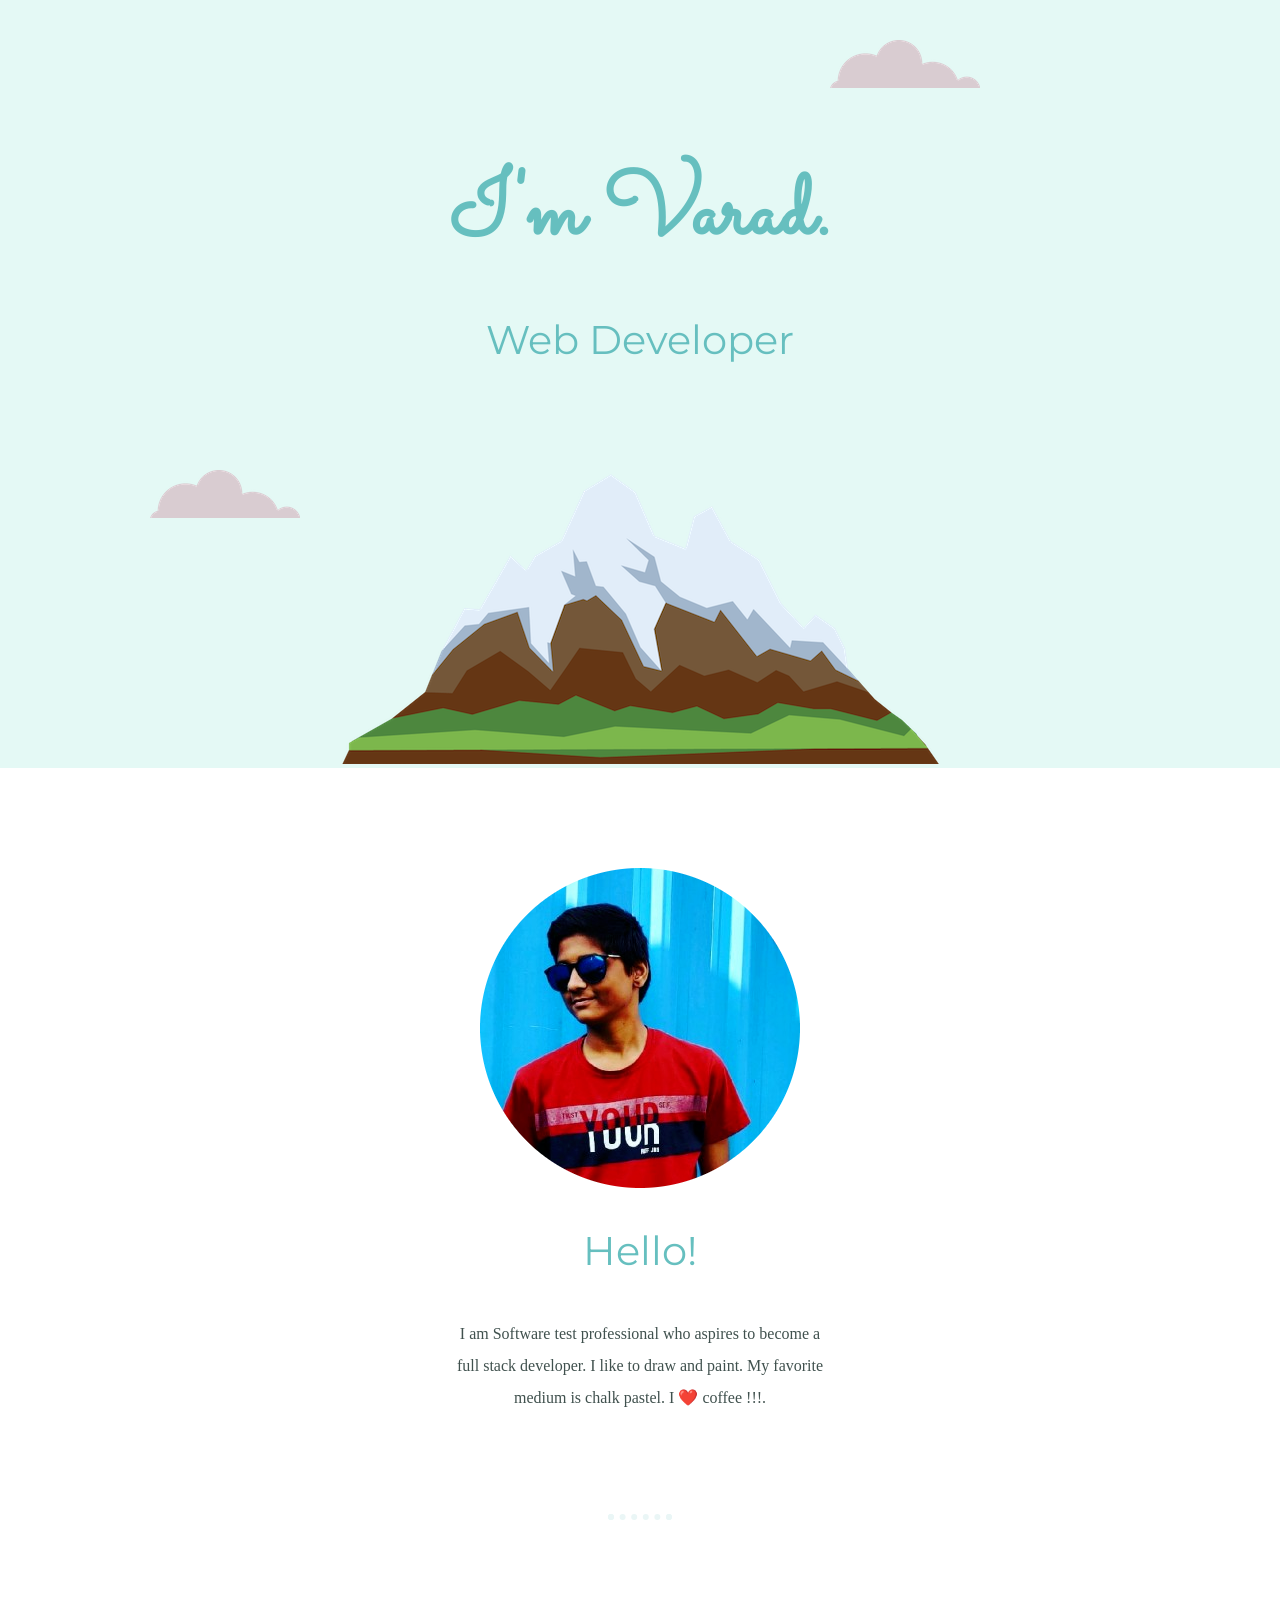
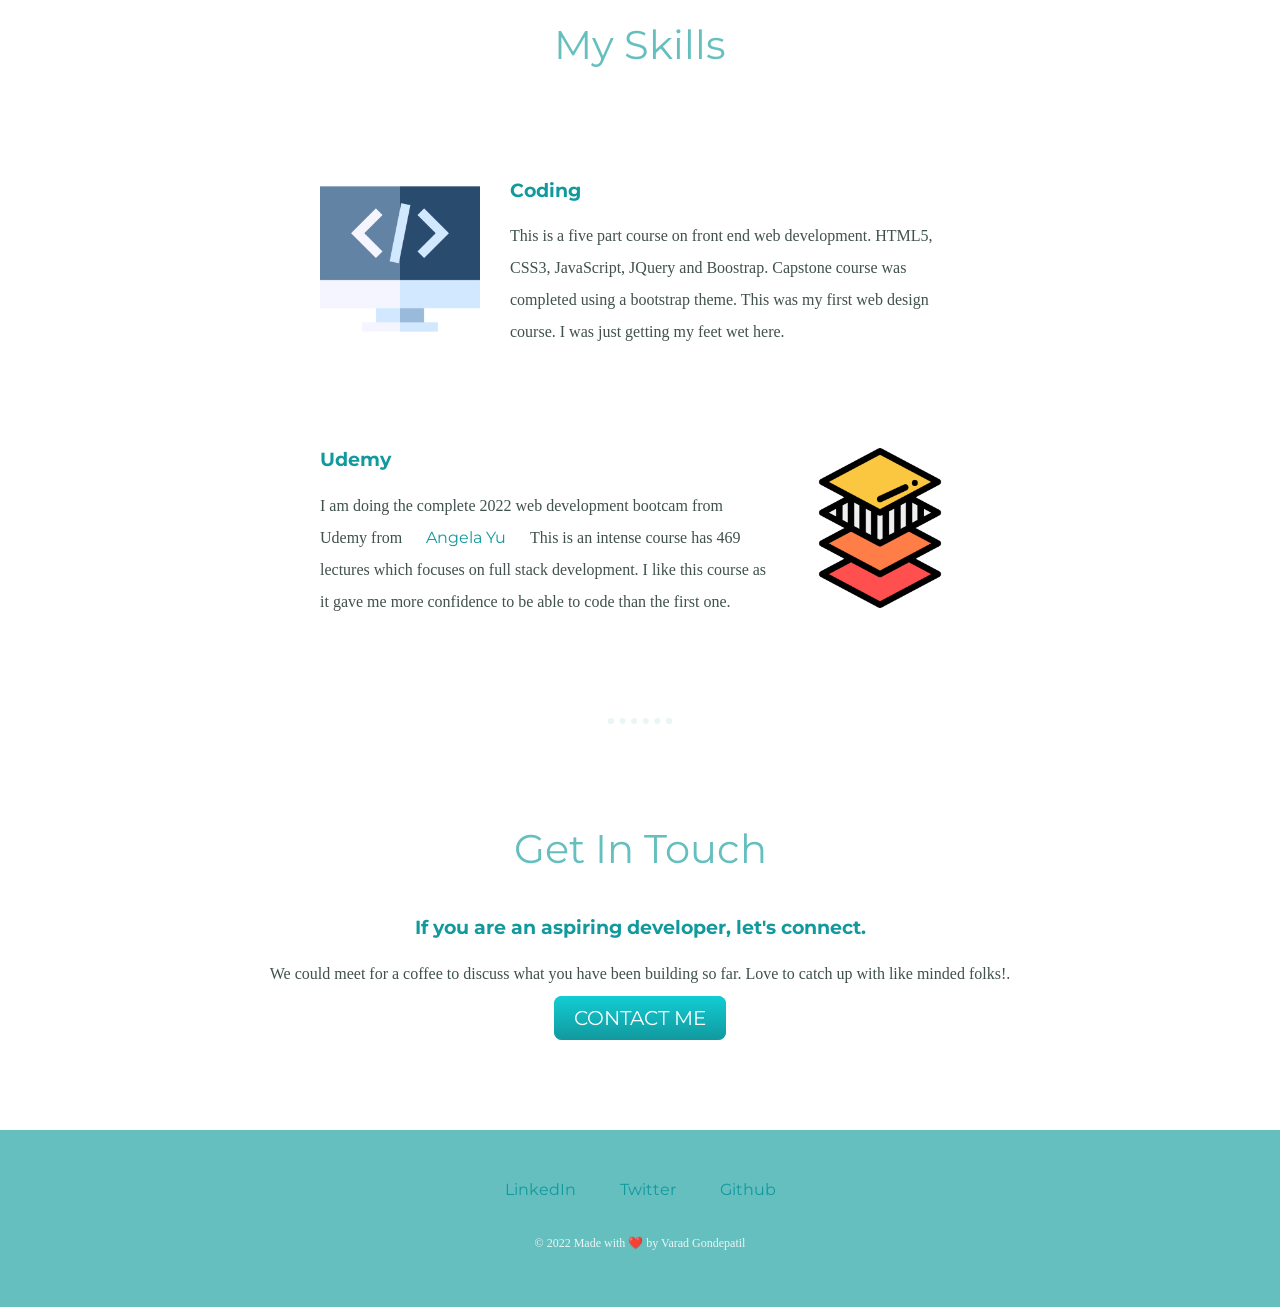
==== index.html @ 067d3ca6 "My portfolio website" ====
<!DOCTYPE html>
<html lang="en">
  <head>
    <meta charset="UTF-8" />
    <meta name="viewport" content="width=device-width, initial-scale=1.0" />
    <title>Varad Gondepatil</title>
    <link rel="stylesheet" href="css/styles.css" />

    <link rel="icon" href="css/favicon.ico" />
    <link href="https://fonts.googleapis.com/css2?family=Merriweather+Sans&family=Montserrat:wght@300&family=Sacramento&display=swap" rel="stylesheet"> 
    <!-- https://www.favicon.cc/  drew the animation and download -->
  </head>
  <body>
    <div class="top-container">
      <img class="top-cloud" src="images/cloud.png" alt="cloud" />
      <h1>I'm Varad.</h1>
      <h2>Web Developer</h2>
      <img class="bottom-cloud" src="images/cloud.png" alt="cloud" />
      <img src="images/mountain.png" alt="mountain" />
    </div>
    <div class="middle-container">
      <div class="profile">
        <img src="images/profile-pic.png" alt="Varad Gondepatil"/>
        <h2>Hello!</h2>
        <p class ="intro">
          I am Software test professional who aspires to become a full stack
          developer. I like to draw and paint. My favorite
          medium is chalk pastel. I ❤️ coffee !!!.
        </p>
      </div>
      <hr />
      <div class="skills">
        <h2>My Skills</h2>
        <div class="skill-row">
          <img class="code-icon" src="images/code.png" alt="code icon" />
          <h3>Coding</h3>
          <p>
            This is a five part course on front end web development. HTML5,
            CSS3, JavaScript, JQuery and Boostrap. Capstone course was completed
            using a bootstrap theme. This was my first web design course. I was
            just getting my feet wet here.
          </p>
        </div>
        <div class="skill-row">
          <img class="web-icon" src="images/layout.png" alt="web stack icon" />
          <h3>Udemy</h3>
          <p>
            I am doing the complete 2022 web development bootcam from Udemy from <a href="https://themuellenator.github.io/">Angela Yu</a>
             This is an intense course has 469 lectures which focuses
            on full stack development. I like this course as it gave me more
            confidence to be able to code than the first one.
          </p>
        </div>
      </div>
      <hr />
      <div class="contact-me">
        <h2>Get In Touch</h2>
        <h3>If you are an aspiring developer, let's connect.</h3>
        <p class="footer-message">
          We could meet for a coffee to discuss what you have been building so
          far. Love to catch up with like minded folks!.
        </p>
        <a class="btn" href="mailto:vgondepatil@gmail.com">CONTACT ME</a>
      </div>
    </div>
      <div class="bottom-container">
        
        <a class="footer-link"  href="https://www.linkedin.com/in/varad-gondepatil/" >LinkedIn</a>
        <a class="footer-link" href="https://twitter.com/VGondepatil">Twitter</a>
        <a class="footer-link" href="https://github.com/vgondepatil">Github</a>
        <p class="copyright">© 2022 Made with ❤️ by Varad Gondepatil</p>
      </div>
  </body>
</html>
---- css/styles.css ----
body {
    color: #40514E;
    font-family: 'Merriweather', serif;
    margin: 0;
    text-align: center;
  }
  
  h1 {
    color: #66BFBF;
    font-size: 5.625rem;
    margin: 50px auto 0 auto;
    font-family: 'Sacramento', cursive;
  }
  
  h2 {
    color: #66BFBF;
    font-family: 'Montserrat', sans-serif;
    font-size: 2.5rem;
    font-weight: normal;
    padding-bottom: 10px;
  }
  
  h3 {
    color: #11999E;
    font-family: 'Montserrat', sans-serif;
  }
  
  p {
    line-height: 2;
  }
  
  hr {
    border: dotted #EAF6F6 6px;
    border-bottom: none;
    width: 4%;
    margin: 100px auto;
  }
  
  a{
    color: #11999E;
    font-family: 'Montserrat', sans-serif;
    margin: 10px 20px;
    text-decoration: none;
  }
  
  a:hover {
    color: #EAF6F6;
  }
  
  .top-container {
    background-color: #E4F9F5;
    position: relative;
    padding-top: 100px;
  }
  
  .middle-container {
    margin: 100px 0;
  }
  .bottom-container .linkedin{
    max-width: 4%;
  }
  
  .bottom-container {
    background-color: #66BFBF;
    padding: 50px 0 20px;
  }
  
  .skill-row {
    width: 50%;
    margin: 100px auto 100px auto;
    text-align: left;
  }
  
  .intro {
    width: 30%;
    margin: auto;
  }
  
  .contact-message {
    width: 40%;
    margin: 40px auto 60px;
  }
  
  .copyright {
    color: #EAF6F6;
    font-size: 0.75rem;
    padding: 20px 0;
  }
  
  .top-cloud {
    position: absolute;
    right: 300px;
    top: 40px;
  }
  
  .bottom-cloud {
    position: absolute;
    left: 150px;
    bottom: 250px;
  }
  
  .code-icon {
    width: 25%;
    float: left;
    margin-right: 30px;
  }
  
  .web-icon {
    width: 25%;
    float: right;
    margin-left: 30px;
  }
  
  .btn {
    background: #11cdd4;
    background-image: -webkit-linear-gradient(top, #11cdd4, #11999e);
    background-image: -moz-linear-gradient(top, #11cdd4, #11999e);
    background-image: -ms-linear-gradient(top, #11cdd4, #11999e);
    background-image: -o-linear-gradient(top, #11cdd4, #11999e);
    background-image: linear-gradient(to bottom, #11cdd4, #11999e);
    -webkit-border-radius: 8;
    -moz-border-radius: 8;
    border-radius: 8px;
    font-family: 'Montserrat', sans-serif;
    color: #ffffff;
    font-size: 20px;
    padding: 10px 20px 10px 20px;
    text-decoration: none;
  }
  
  .btn:hover {
    background: #30e3cb;
    background-image: -webkit-linear-gradient(top, #30e3cb, #2bc4ad);
    background-image: -moz-linear-gradient(top, #30e3cb, #2bc4ad);
    background-image: -ms-linear-gradient(top, #30e3cb, #2bc4ad);
    background-image: -o-linear-gradient(top, #30e3cb, #2bc4ad);
    background-image: linear-gradient(to bottom, #30e3cb, #2bc4ad);
    text-decoration: none;
  }
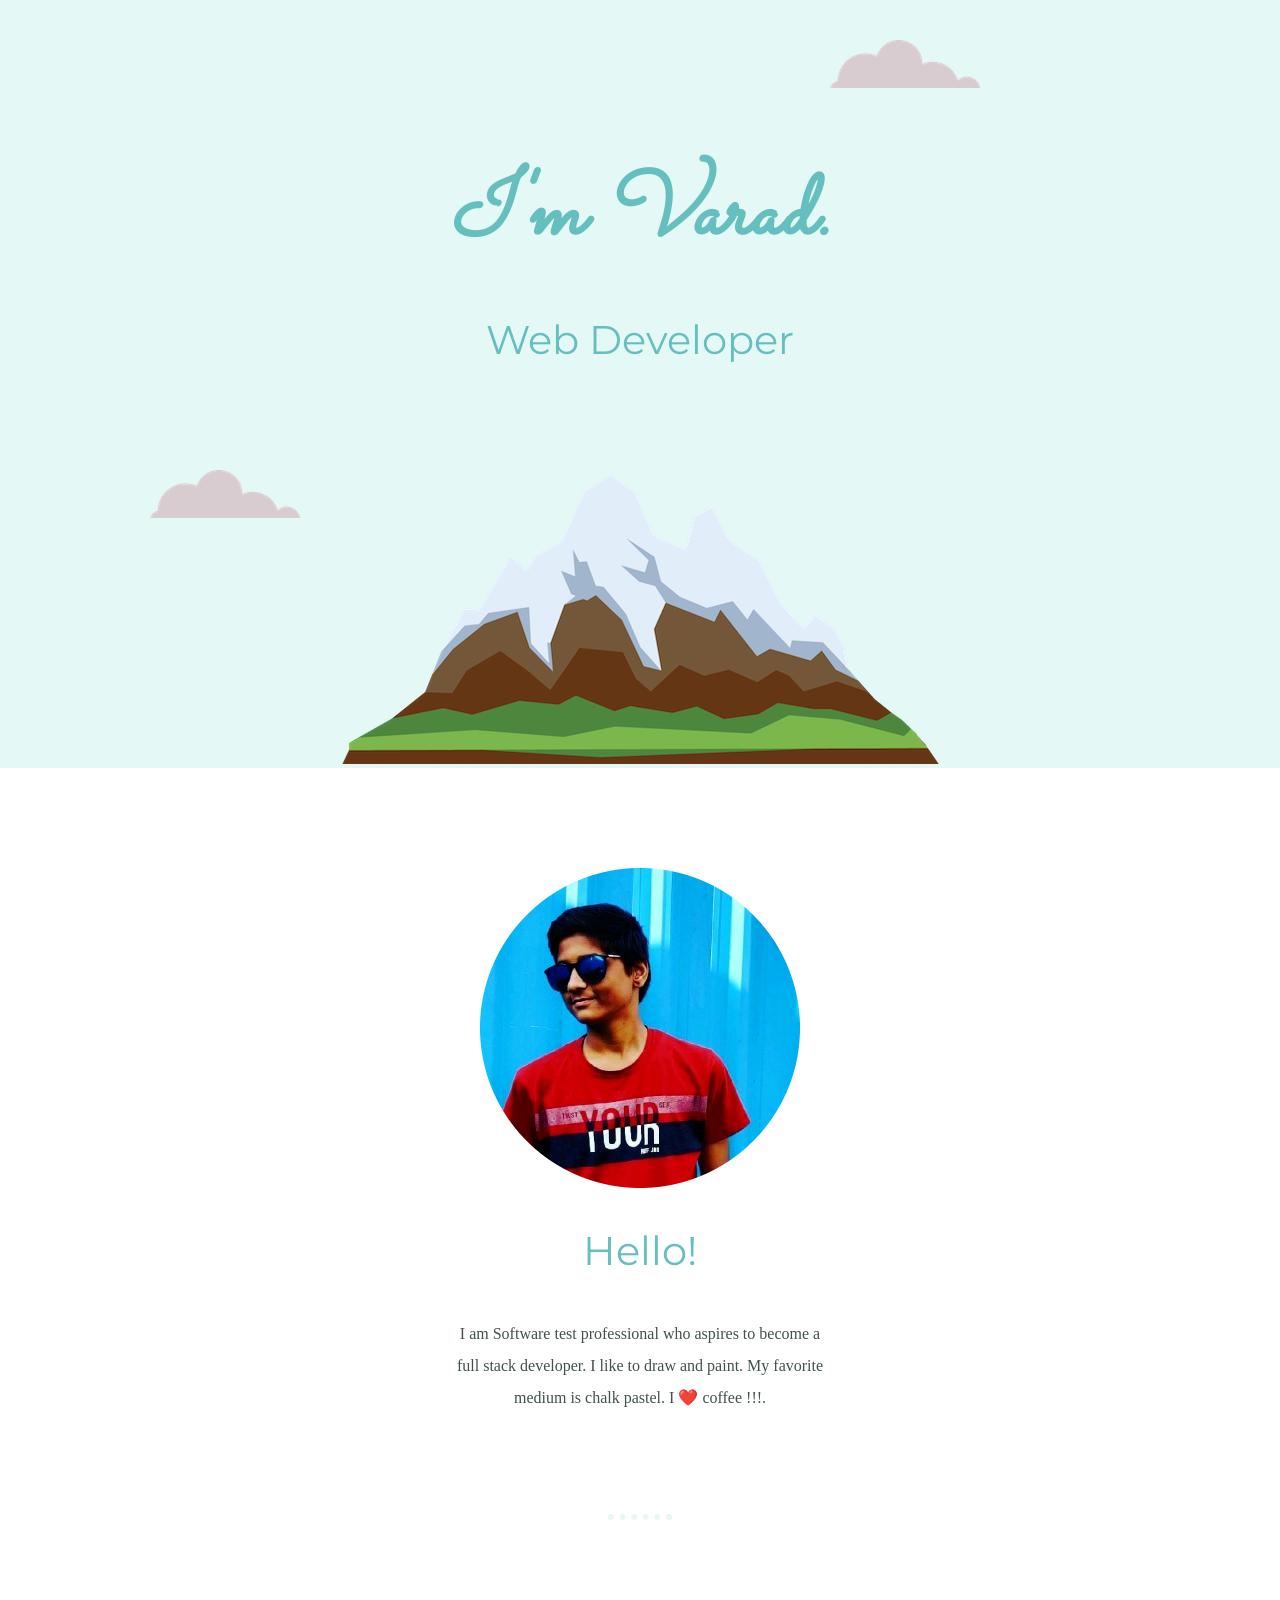
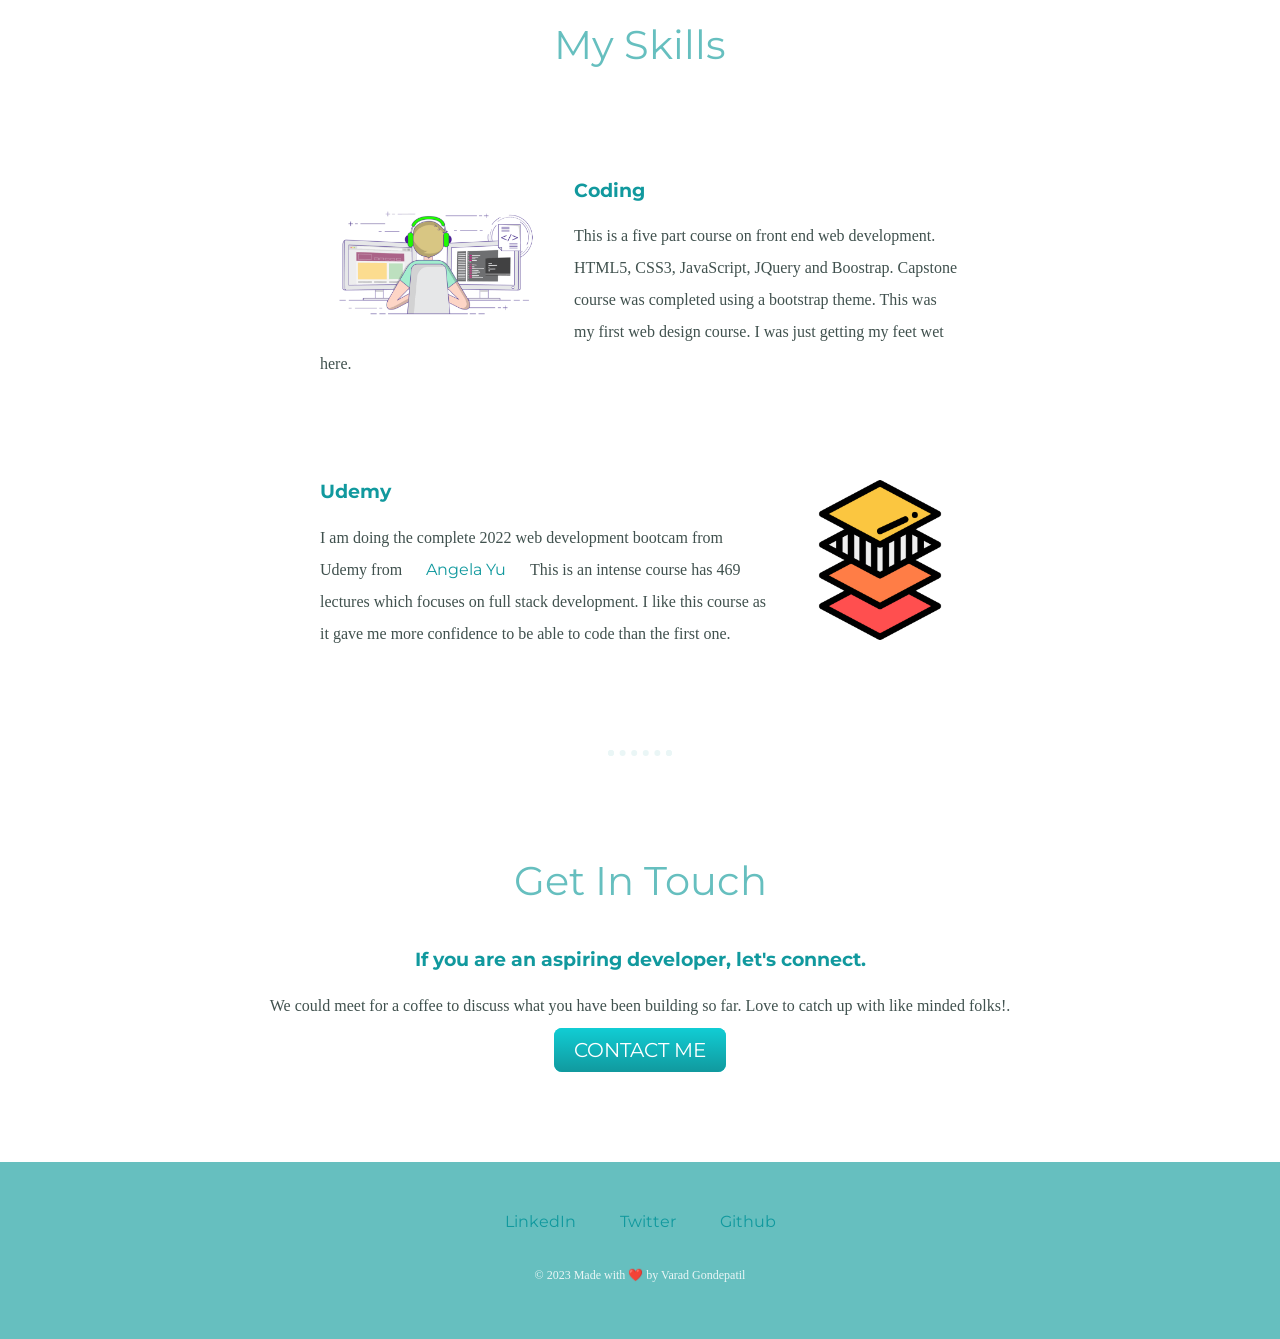
==== commit 73658878: "Add files via upload" ====
--- a/index.html
+++ b/index.html
@@ -1,74 +1,86 @@
-<!DOCTYPE html>
-<html lang="en">
-  <head>
-    <meta charset="UTF-8" />
-    <meta name="viewport" content="width=device-width, initial-scale=1.0" />
-    <title>Varad Gondepatil</title>
-    <link rel="stylesheet" href="css/styles.css" />
-
-    <link rel="icon" href="css/favicon.ico" />
-    <link href="https://fonts.googleapis.com/css2?family=Merriweather+Sans&family=Montserrat:wght@300&family=Sacramento&display=swap" rel="stylesheet"> 
-    <!-- https://www.favicon.cc/  drew the animation and download -->
-  </head>
-  <body>
-    <div class="top-container">
-      <img class="top-cloud" src="images/cloud.png" alt="cloud" />
-      <h1>I'm Varad.</h1>
-      <h2>Web Developer</h2>
-      <img class="bottom-cloud" src="images/cloud.png" alt="cloud" />
-      <img src="images/mountain.png" alt="mountain" />
-    </div>
-    <div class="middle-container">
-      <div class="profile">
-        <img src="images/profile-pic.png" alt="Varad Gondepatil"/>
-        <h2>Hello!</h2>
-        <p class ="intro">
-          I am Software test professional who aspires to become a full stack
-          developer. I like to draw and paint. My favorite
-          medium is chalk pastel. I ❤️ coffee !!!.
-        </p>
-      </div>
-      <hr />
-      <div class="skills">
-        <h2>My Skills</h2>
-        <div class="skill-row">
-          <img class="code-icon" src="images/code.png" alt="code icon" />
-          <h3>Coding</h3>
-          <p>
-            This is a five part course on front end web development. HTML5,
-            CSS3, JavaScript, JQuery and Boostrap. Capstone course was completed
-            using a bootstrap theme. This was my first web design course. I was
-            just getting my feet wet here.
-          </p>
-        </div>
-        <div class="skill-row">
-          <img class="web-icon" src="images/layout.png" alt="web stack icon" />
-          <h3>Udemy</h3>
-          <p>
-            I am doing the complete 2022 web development bootcam from Udemy from <a href="https://themuellenator.github.io/">Angela Yu</a>
-             This is an intense course has 469 lectures which focuses
-            on full stack development. I like this course as it gave me more
-            confidence to be able to code than the first one.
-          </p>
-        </div>
-      </div>
-      <hr />
-      <div class="contact-me">
-        <h2>Get In Touch</h2>
-        <h3>If you are an aspiring developer, let's connect.</h3>
-        <p class="footer-message">
-          We could meet for a coffee to discuss what you have been building so
-          far. Love to catch up with like minded folks!.
-        </p>
-        <a class="btn" href="mailto:vgondepatil@gmail.com">CONTACT ME</a>
-      </div>
-    </div>
-      <div class="bottom-container">
-        
-        <a class="footer-link"  href="https://www.linkedin.com/in/varad-gondepatil/" >LinkedIn</a>
-        <a class="footer-link" href="https://twitter.com/VGondepatil">Twitter</a>
-        <a class="footer-link" href="https://github.com/vgondepatil">Github</a>
-        <p class="copyright">© 2022 Made with ❤️ by Varad Gondepatil</p>
-      </div>
-  </body>
+<!DOCTYPE html>
+<html lang="en">
+  <head>
+    <meta charset="UTF-8" />
+    <meta name="viewport" content="width=device-width, initial-scale=1.0" />
+    <title>Varad Gondepatil</title>
+    <link rel="stylesheet" href="css/styles.css" />
+
+    <link rel="icon" href="css/favicon.ico" />
+    <link href="https://fonts.googleapis.com/css2?family=Merriweather+Sans&family=Montserrat:wght@300&family=Sacramento&display=swap" rel="stylesheet"> 
+    <!-- https://www.favicon.cc/  drew the animation and download -->
+  </head>
+
+<!-- Google tag (gtag.js) -->
+<script async src="https://www.googletagmanager.com/gtag/js?id=G-18CH8ZNRP4"></script>
+<script>
+  window.dataLayer = window.dataLayer || [];
+  function gtag(){dataLayer.push(arguments);}
+  gtag('js', new Date());
+
+  gtag('config', 'G-18CH8ZNRP4');
+</script>
+
+  <body>
+    <div class="top-container">
+      <img class="top-cloud" src="images/cloud.png" alt= "cloud" />
+      <h1><em>I'm Varad.</em></h1>
+      <h2>Web Developer</h2>
+      <img class="bottom-cloud" src="images/cloud.png" alt="cloud" />
+      <img src="images/mountain.png" alt="mountain" />
+    </div>
+    <div class="middle-container">
+      <div class="profile">
+        <img onmouseover=openInstagram() onmouseenter=toolTip() title="Hover  for more 5 seconds to open Insta Page" src="images/profile-pic.png" alt="Varad Gondepatil"/>
+        <h2>Hello!</h2>
+        <p class ="intro">
+          I am Software test professional who aspires to become a full stack
+          developer. I like to draw and paint. My favorite
+          medium is chalk pastel. I ❤️ coffee !!!.
+        </p>
+      </div>
+      <hr />
+      <div class="skills">
+        <h2>My Skills</h2>
+        <div class="skill-row">
+          <img class="code-icon" src="images/coding.gif" alt="code icon" />
+          <h3>Coding</h3>
+          <p>
+            This is a five part course on front end web development. HTML5,
+            CSS3, JavaScript, JQuery and Boostrap. Capstone course was completed
+            using a bootstrap theme. This was my first web design course. I was
+            just getting my feet wet here.
+          </p>
+        </div>
+        <div class="skill-row">
+          <img class="web-icon" src="images/layout.png" alt="web stack icon" />
+          <h3>Udemy</h3>
+          <p>
+            I am doing the complete 2022 web development bootcam from Udemy from <a href="https://themuellenator.github.io/">Angela Yu</a>
+             This is an intense course has 469 lectures which focuses
+            on full stack development. I like this course as it gave me more
+            confidence to be able to code than the first one.
+          </p>
+        </div>
+      </div>
+      <hr />
+      <div class="contact-me">
+        <h2>Get In Touch</h2>
+        <h3>If you are an aspiring developer, let's connect.</h3>
+        <p class="footer-message">
+          We could meet for a coffee to discuss what you have been building so
+          far. Love to catch up with like minded folks!.
+        </p>
+        <a class="btn" href="mailto:vgondepatil@gmail.com">CONTACT ME</a>
+      </div>
+    </div>
+      <div class="bottom-container">
+        
+        <a class="footer-link"  href="https://www.linkedin.com/in/varad-gondepatil/" >LinkedIn</a>
+        <a class="footer-link" href="https://twitter.com/VGondepatil">Twitter</a>
+        <a class="footer-link" href="https://github.com/vgondepatil">Github</a>
+        <p class="copyright">© 2023 Made with ❤️ by Varad Gondepatil</p>
+      </div>
+  </body>
+  <script src="index.js"></script>
 </html>
--- a/css/styles.css
+++ b/css/styles.css
@@ -1,139 +1,144 @@
-body {
-    color: #40514E;
-    font-family: 'Merriweather', serif;
-    margin: 0;
-    text-align: center;
-  }
-  
-  h1 {
-    color: #66BFBF;
-    font-size: 5.625rem;
-    margin: 50px auto 0 auto;
-    font-family: 'Sacramento', cursive;
-  }
-  
-  h2 {
-    color: #66BFBF;
-    font-family: 'Montserrat', sans-serif;
-    font-size: 2.5rem;
-    font-weight: normal;
-    padding-bottom: 10px;
-  }
-  
-  h3 {
-    color: #11999E;
-    font-family: 'Montserrat', sans-serif;
-  }
-  
-  p {
-    line-height: 2;
-  }
-  
-  hr {
-    border: dotted #EAF6F6 6px;
-    border-bottom: none;
-    width: 4%;
-    margin: 100px auto;
-  }
-  
-  a{
-    color: #11999E;
-    font-family: 'Montserrat', sans-serif;
-    margin: 10px 20px;
-    text-decoration: none;
-  }
-  
-  a:hover {
-    color: #EAF6F6;
-  }
-  
-  .top-container {
-    background-color: #E4F9F5;
-    position: relative;
-    padding-top: 100px;
-  }
-  
-  .middle-container {
-    margin: 100px 0;
-  }
-  .bottom-container .linkedin{
-    max-width: 4%;
-  }
-  
-  .bottom-container {
-    background-color: #66BFBF;
-    padding: 50px 0 20px;
-  }
-  
-  .skill-row {
-    width: 50%;
-    margin: 100px auto 100px auto;
-    text-align: left;
-  }
-  
-  .intro {
-    width: 30%;
-    margin: auto;
-  }
-  
-  .contact-message {
-    width: 40%;
-    margin: 40px auto 60px;
-  }
-  
-  .copyright {
-    color: #EAF6F6;
-    font-size: 0.75rem;
-    padding: 20px 0;
-  }
-  
-  .top-cloud {
-    position: absolute;
-    right: 300px;
-    top: 40px;
-  }
-  
-  .bottom-cloud {
-    position: absolute;
-    left: 150px;
-    bottom: 250px;
-  }
-  
-  .code-icon {
-    width: 25%;
-    float: left;
-    margin-right: 30px;
-  }
-  
-  .web-icon {
-    width: 25%;
-    float: right;
-    margin-left: 30px;
-  }
-  
-  .btn {
-    background: #11cdd4;
-    background-image: -webkit-linear-gradient(top, #11cdd4, #11999e);
-    background-image: -moz-linear-gradient(top, #11cdd4, #11999e);
-    background-image: -ms-linear-gradient(top, #11cdd4, #11999e);
-    background-image: -o-linear-gradient(top, #11cdd4, #11999e);
-    background-image: linear-gradient(to bottom, #11cdd4, #11999e);
-    -webkit-border-radius: 8;
-    -moz-border-radius: 8;
-    border-radius: 8px;
-    font-family: 'Montserrat', sans-serif;
-    color: #ffffff;
-    font-size: 20px;
-    padding: 10px 20px 10px 20px;
-    text-decoration: none;
-  }
-  
-  .btn:hover {
-    background: #30e3cb;
-    background-image: -webkit-linear-gradient(top, #30e3cb, #2bc4ad);
-    background-image: -moz-linear-gradient(top, #30e3cb, #2bc4ad);
-    background-image: -ms-linear-gradient(top, #30e3cb, #2bc4ad);
-    background-image: -o-linear-gradient(top, #30e3cb, #2bc4ad);
-    background-image: linear-gradient(to bottom, #30e3cb, #2bc4ad);
-    text-decoration: none;
-  }+body {
+    color: #40514E;
+    font-family: 'Merriweather', serif;
+    margin: 0;
+    text-align: center;
+  }
+  
+  h1 {
+    color: #66BFBF;
+    font-size: 5.625rem;
+    margin: 50px auto 0 auto;
+    font-family: 'Sacramento', cursive;
+  }
+  
+  h2 {
+    color: #66BFBF;
+    font-family: 'Montserrat', sans-serif;
+    font-size: 2.5rem;
+    font-weight: normal;
+    padding-bottom: 10px;
+  }
+  
+  h3 {
+    color: #11999E;
+    font-family: 'Montserrat', sans-serif;
+  }
+  
+  p {
+    line-height: 2;
+  }
+  
+  hr {
+    border: dotted #EAF6F6 6px;
+    border-bottom: none;
+    width: 4%;
+    margin: 100px auto;
+  }
+  
+  a{
+    color: #11999E;
+    font-family: 'Montserrat', sans-serif;
+    margin: 10px 20px;
+    text-decoration: none;
+  }
+  
+  a:hover {
+    color: #EAF6F6;
+  }
+  
+  .top-container {
+    background-color: #E4F9F5;
+    position: relative;
+    padding-top: 100px;
+  }
+  
+  .middle-container {
+    margin: 100px 0;
+  }
+  .bottom-container .linkedin{
+    max-width: 4%;
+  }
+  
+  .bottom-container {
+    background-color: #66BFBF;
+    padding: 50px 0 20px;
+  }
+  
+  .skill-row {
+    width: 50%;
+    margin: 100px auto 100px auto;
+    text-align: left;
+  }
+  
+  .intro {
+    width: 30%;
+    margin: auto;
+  }
+  
+  .contact-message {
+    width: 40%;
+    margin: 40px auto 60px;
+  }
+  
+  .copyright {
+    color: #EAF6F6;
+    font-size: 0.75rem;
+    padding: 20px 0;
+  }
+  
+  .top-cloud {
+    position: absolute;
+    right: 300px;
+    top: 40px;
+  }
+  
+  .bottom-cloud {
+    position: absolute;
+    left: 150px;
+    bottom: 250px;
+  }
+  
+  .code-icon {
+    width: 35%;
+    float: left;
+    margin-right: 30px;
+  }
+  
+  .web-icon {
+    width: 25%;
+    float: right;
+    margin-left: 30px;
+  }
+  
+  .btn {
+    background: #11cdd4;
+    background-image: -webkit-linear-gradient(top, #11cdd4, #11999e);
+    background-image: -moz-linear-gradient(top, #11cdd4, #11999e);
+    background-image: -ms-linear-gradient(top, #11cdd4, #11999e);
+    background-image: -o-linear-gradient(top, #11cdd4, #11999e);
+    background-image: linear-gradient(to bottom, #11cdd4, #11999e);
+    -webkit-border-radius: 8;
+    -moz-border-radius: 8;
+    border-radius: 8px;
+    font-family: 'Montserrat', sans-serif;
+    color: #ffffff;
+    font-size: 20px;
+    padding: 10px 20px 10px 20px;
+    text-decoration: none;
+  }
+  
+  .btn:hover {
+    background: #30e3cb;
+    background-image: -webkit-linear-gradient(top, #30e3cb, #2bc4ad);
+    background-image: -moz-linear-gradient(top, #30e3cb, #2bc4ad);
+    background-image: -ms-linear-gradient(top, #30e3cb, #2bc4ad);
+    background-image: -o-linear-gradient(top, #30e3cb, #2bc4ad);
+    background-image: linear-gradient(to bottom, #30e3cb, #2bc4ad);
+    text-decoration: none;
+  }
+
+
+
+  
+  
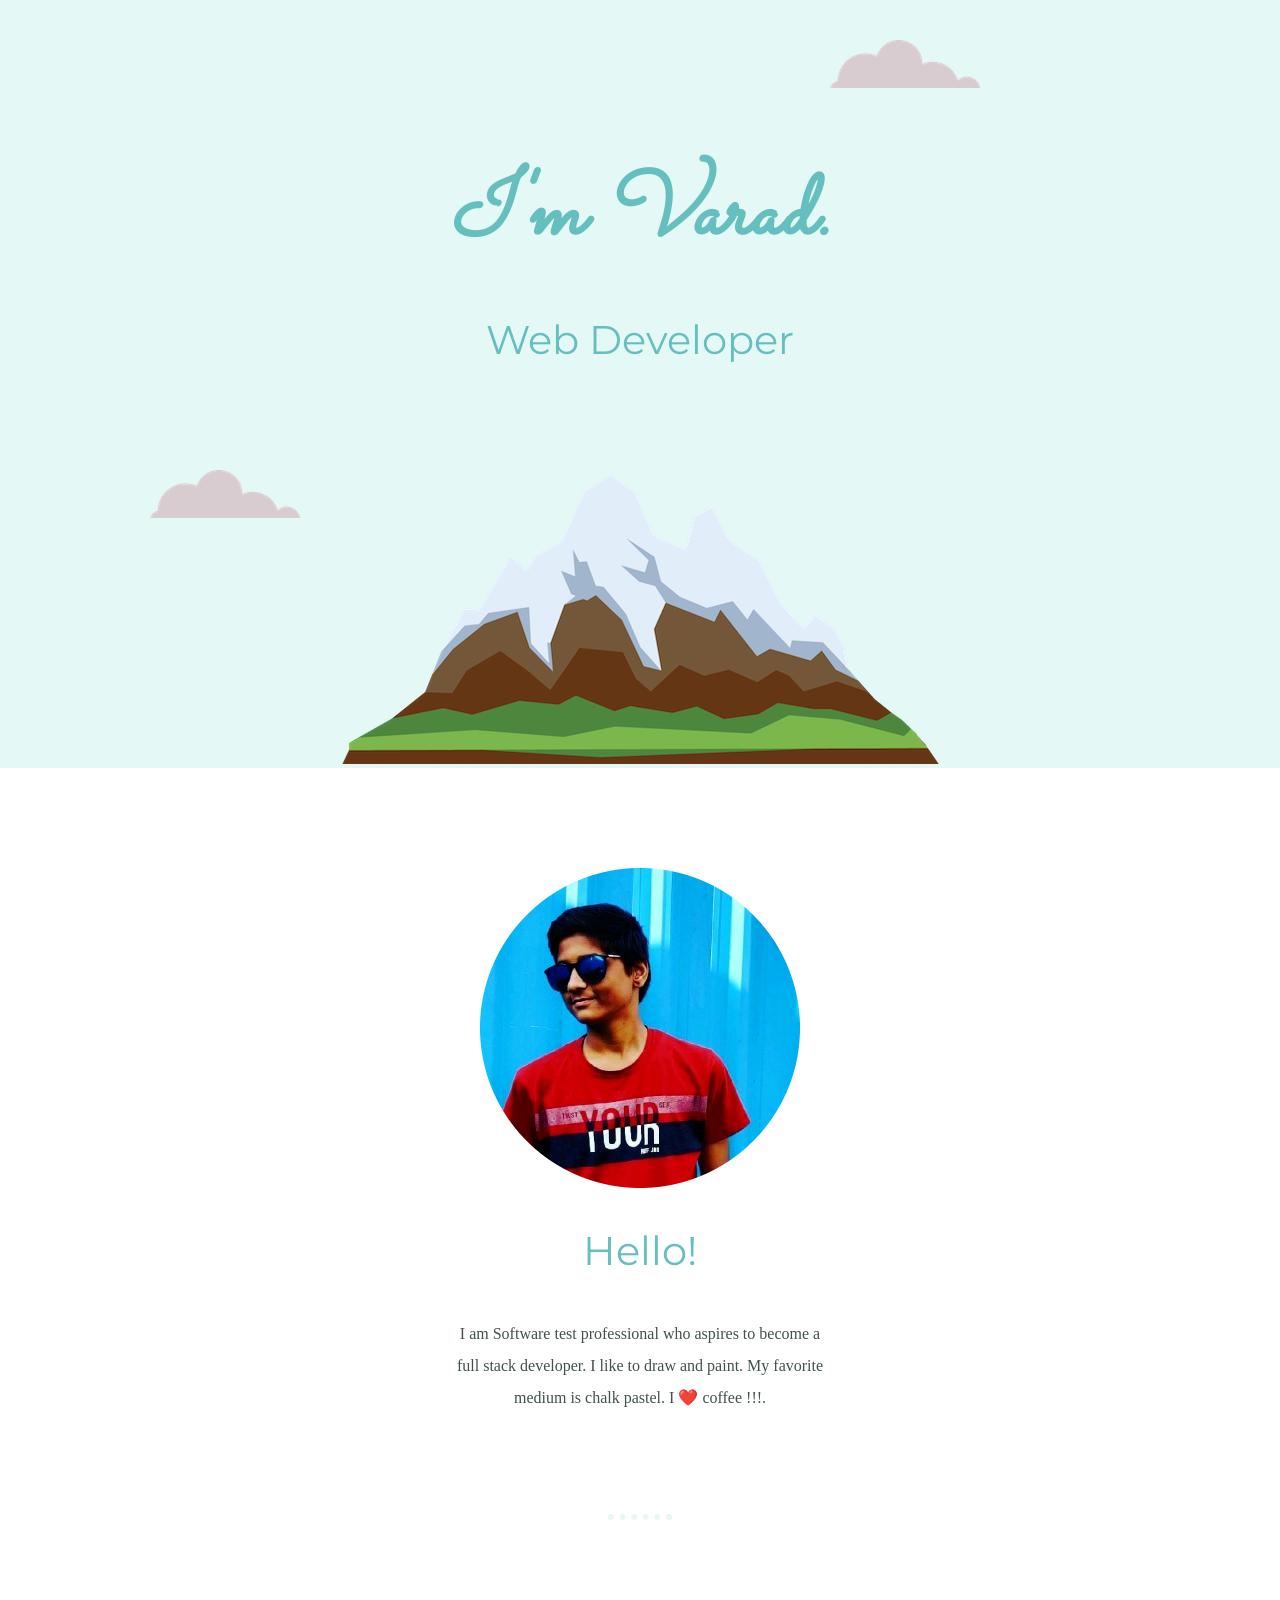
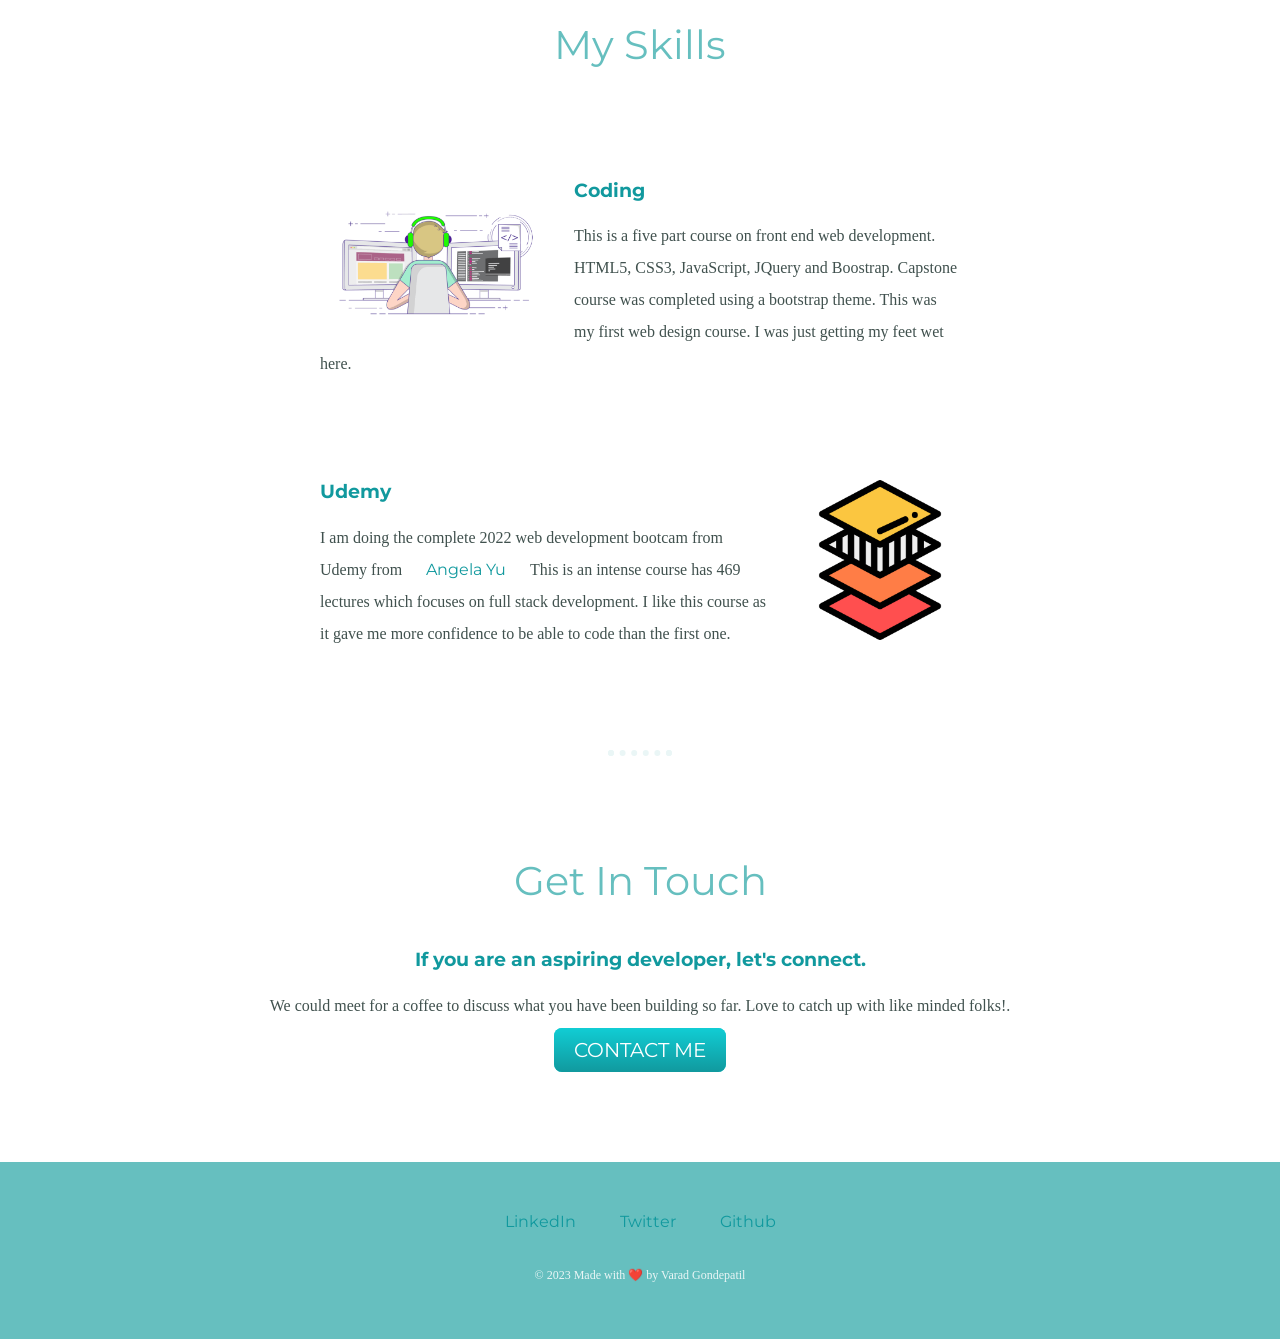
==== commit bd88372d: "My Portfolio Website" ====
--- a/index.html
+++ b/index.html
@@ -1,86 +1,86 @@
-<!DOCTYPE html>
-<html lang="en">
-  <head>
-    <meta charset="UTF-8" />
-    <meta name="viewport" content="width=device-width, initial-scale=1.0" />
-    <title>Varad Gondepatil</title>
-    <link rel="stylesheet" href="css/styles.css" />
-
-    <link rel="icon" href="css/favicon.ico" />
-    <link href="https://fonts.googleapis.com/css2?family=Merriweather+Sans&family=Montserrat:wght@300&family=Sacramento&display=swap" rel="stylesheet"> 
-    <!-- https://www.favicon.cc/  drew the animation and download -->
-  </head>
-
-<!-- Google tag (gtag.js) -->
-<script async src="https://www.googletagmanager.com/gtag/js?id=G-18CH8ZNRP4"></script>
-<script>
-  window.dataLayer = window.dataLayer || [];
-  function gtag(){dataLayer.push(arguments);}
-  gtag('js', new Date());
-
-  gtag('config', 'G-18CH8ZNRP4');
-</script>
-
-  <body>
-    <div class="top-container">
-      <img class="top-cloud" src="images/cloud.png" alt= "cloud" />
-      <h1><em>I'm Varad.</em></h1>
-      <h2>Web Developer</h2>
-      <img class="bottom-cloud" src="images/cloud.png" alt="cloud" />
-      <img src="images/mountain.png" alt="mountain" />
-    </div>
-    <div class="middle-container">
-      <div class="profile">
-        <img onmouseover=openInstagram() onmouseenter=toolTip() title="Hover  for more 5 seconds to open Insta Page" src="images/profile-pic.png" alt="Varad Gondepatil"/>
-        <h2>Hello!</h2>
-        <p class ="intro">
-          I am Software test professional who aspires to become a full stack
-          developer. I like to draw and paint. My favorite
-          medium is chalk pastel. I ❤️ coffee !!!.
-        </p>
-      </div>
-      <hr />
-      <div class="skills">
-        <h2>My Skills</h2>
-        <div class="skill-row">
-          <img class="code-icon" src="images/coding.gif" alt="code icon" />
-          <h3>Coding</h3>
-          <p>
-            This is a five part course on front end web development. HTML5,
-            CSS3, JavaScript, JQuery and Boostrap. Capstone course was completed
-            using a bootstrap theme. This was my first web design course. I was
-            just getting my feet wet here.
-          </p>
-        </div>
-        <div class="skill-row">
-          <img class="web-icon" src="images/layout.png" alt="web stack icon" />
-          <h3>Udemy</h3>
-          <p>
-            I am doing the complete 2022 web development bootcam from Udemy from <a href="https://themuellenator.github.io/">Angela Yu</a>
-             This is an intense course has 469 lectures which focuses
-            on full stack development. I like this course as it gave me more
-            confidence to be able to code than the first one.
-          </p>
-        </div>
-      </div>
-      <hr />
-      <div class="contact-me">
-        <h2>Get In Touch</h2>
-        <h3>If you are an aspiring developer, let's connect.</h3>
-        <p class="footer-message">
-          We could meet for a coffee to discuss what you have been building so
-          far. Love to catch up with like minded folks!.
-        </p>
-        <a class="btn" href="mailto:vgondepatil@gmail.com">CONTACT ME</a>
-      </div>
-    </div>
-      <div class="bottom-container">
-        
-        <a class="footer-link"  href="https://www.linkedin.com/in/varad-gondepatil/" >LinkedIn</a>
-        <a class="footer-link" href="https://twitter.com/VGondepatil">Twitter</a>
-        <a class="footer-link" href="https://github.com/vgondepatil">Github</a>
-        <p class="copyright">© 2023 Made with ❤️ by Varad Gondepatil</p>
-      </div>
-  </body>
-  <script src="index.js"></script>
+<!DOCTYPE html>
+<html lang="en">
+  <head>
+    <meta charset="UTF-8" />
+    <meta name="viewport" content="width=device-width, initial-scale=1.0" />
+    <title>Varad Gondepatil</title>
+    <link rel="stylesheet" href="css/styles.css" />
+
+    <link rel="icon" href="css/favicon.ico" />
+    <link href="https://fonts.googleapis.com/css2?family=Merriweather+Sans&family=Montserrat:wght@300&family=Sacramento&display=swap" rel="stylesheet"> 
+    <!-- https://www.favicon.cc/  drew the animation and download -->
+  </head>
+
+<!-- Google tag (gtag.js) -->
+<script async src="https://www.googletagmanager.com/gtag/js?id=G-18CH8ZNRP4"></script>
+<script>
+  window.dataLayer = window.dataLayer || [];
+  function gtag(){dataLayer.push(arguments);}
+  gtag('js', new Date());
+
+  gtag('config', 'G-18CH8ZNRP4');
+</script>
+
+  <body>
+    <div class="top-container">
+      <img class="top-cloud" src="images/cloud.png" alt= "cloud" />
+      <h1><em>I'm Varad.</em></h1>
+      <h2>Web Developer</h2>
+      <img class="bottom-cloud" src="images/cloud.png" alt="cloud" />
+      <img src="images/mountain.png" alt="mountain" />
+    </div>
+    <div class="middle-container">
+      <div class="profile">
+        <img onmouseover=openInstagram() onmouseenter=toolTip() title="Hover  for more 5 seconds to open Insta Page" src="images/profile-pic.png" alt="Varad Gondepatil"/>
+        <h2>Hello!</h2>
+        <p class ="intro">
+          I am Software test professional who aspires to become a full stack
+          developer. I like to draw and paint. My favorite
+          medium is chalk pastel. I ❤️ coffee !!!.
+        </p>
+      </div>
+      <hr />
+      <div class="skills">
+        <h2>My Skills</h2>
+        <div class="skill-row">
+          <img class="code-icon" src="images/coding.gif" alt="code icon" />
+          <h3>Coding</h3>
+          <p>
+            This is a five part course on front end web development. HTML5,
+            CSS3, JavaScript, JQuery and Boostrap. Capstone course was completed
+            using a bootstrap theme. This was my first web design course. I was
+            just getting my feet wet here.
+          </p>
+        </div>
+        <div class="skill-row">
+          <img class="web-icon" src="images/layout.png" alt="web stack icon" />
+          <h3>Udemy</h3>
+          <p>
+            I am doing the complete 2022 web development bootcam from Udemy from <a href="https://themuellenator.github.io/">Angela Yu</a>
+             This is an intense course has 469 lectures which focuses
+            on full stack development. I like this course as it gave me more
+            confidence to be able to code than the first one.
+          </p>
+        </div>
+      </div>
+      <hr />
+      <div class="contact-me">
+        <h2>Get In Touch</h2>
+        <h3>If you are an aspiring developer, let's connect.</h3>
+        <p class="footer-message">
+          We could meet for a coffee to discuss what you have been building so
+          far. Love to catch up with like minded folks!.
+        </p>
+        <a class="btn" href="mailto:vgondepatil@gmail.com">CONTACT ME</a>
+      </div>
+    </div>
+      <div class="bottom-container">
+        
+        <a class="footer-link"  href="https://www.linkedin.com/in/varad-gondepatil/" >LinkedIn</a>
+        <a class="footer-link" href="https://twitter.com/VGondepatil">Twitter</a>
+        <a class="footer-link" href="https://github.com/vgondepatil">Github</a>
+        <p class="copyright">© 2023 Made with ❤️ by Varad Gondepatil</p>
+      </div>
+  </body>
+  <script src="index.js"></script>
 </html>
--- a/css/styles.css
+++ b/css/styles.css
@@ -1,144 +1,144 @@
-body {
-    color: #40514E;
-    font-family: 'Merriweather', serif;
-    margin: 0;
-    text-align: center;
-  }
-  
-  h1 {
-    color: #66BFBF;
-    font-size: 5.625rem;
-    margin: 50px auto 0 auto;
-    font-family: 'Sacramento', cursive;
-  }
-  
-  h2 {
-    color: #66BFBF;
-    font-family: 'Montserrat', sans-serif;
-    font-size: 2.5rem;
-    font-weight: normal;
-    padding-bottom: 10px;
-  }
-  
-  h3 {
-    color: #11999E;
-    font-family: 'Montserrat', sans-serif;
-  }
-  
-  p {
-    line-height: 2;
-  }
-  
-  hr {
-    border: dotted #EAF6F6 6px;
-    border-bottom: none;
-    width: 4%;
-    margin: 100px auto;
-  }
-  
-  a{
-    color: #11999E;
-    font-family: 'Montserrat', sans-serif;
-    margin: 10px 20px;
-    text-decoration: none;
-  }
-  
-  a:hover {
-    color: #EAF6F6;
-  }
-  
-  .top-container {
-    background-color: #E4F9F5;
-    position: relative;
-    padding-top: 100px;
-  }
-  
-  .middle-container {
-    margin: 100px 0;
-  }
-  .bottom-container .linkedin{
-    max-width: 4%;
-  }
-  
-  .bottom-container {
-    background-color: #66BFBF;
-    padding: 50px 0 20px;
-  }
-  
-  .skill-row {
-    width: 50%;
-    margin: 100px auto 100px auto;
-    text-align: left;
-  }
-  
-  .intro {
-    width: 30%;
-    margin: auto;
-  }
-  
-  .contact-message {
-    width: 40%;
-    margin: 40px auto 60px;
-  }
-  
-  .copyright {
-    color: #EAF6F6;
-    font-size: 0.75rem;
-    padding: 20px 0;
-  }
-  
-  .top-cloud {
-    position: absolute;
-    right: 300px;
-    top: 40px;
-  }
-  
-  .bottom-cloud {
-    position: absolute;
-    left: 150px;
-    bottom: 250px;
-  }
-  
-  .code-icon {
-    width: 35%;
-    float: left;
-    margin-right: 30px;
-  }
-  
-  .web-icon {
-    width: 25%;
-    float: right;
-    margin-left: 30px;
-  }
-  
-  .btn {
-    background: #11cdd4;
-    background-image: -webkit-linear-gradient(top, #11cdd4, #11999e);
-    background-image: -moz-linear-gradient(top, #11cdd4, #11999e);
-    background-image: -ms-linear-gradient(top, #11cdd4, #11999e);
-    background-image: -o-linear-gradient(top, #11cdd4, #11999e);
-    background-image: linear-gradient(to bottom, #11cdd4, #11999e);
-    -webkit-border-radius: 8;
-    -moz-border-radius: 8;
-    border-radius: 8px;
-    font-family: 'Montserrat', sans-serif;
-    color: #ffffff;
-    font-size: 20px;
-    padding: 10px 20px 10px 20px;
-    text-decoration: none;
-  }
-  
-  .btn:hover {
-    background: #30e3cb;
-    background-image: -webkit-linear-gradient(top, #30e3cb, #2bc4ad);
-    background-image: -moz-linear-gradient(top, #30e3cb, #2bc4ad);
-    background-image: -ms-linear-gradient(top, #30e3cb, #2bc4ad);
-    background-image: -o-linear-gradient(top, #30e3cb, #2bc4ad);
-    background-image: linear-gradient(to bottom, #30e3cb, #2bc4ad);
-    text-decoration: none;
-  }
-
-
-
-  
+body {
+    color: #40514E;
+    font-family: 'Merriweather', serif;
+    margin: 0;
+    text-align: center;
+  }
+  
+  h1 {
+    color: #66BFBF;
+    font-size: 5.625rem;
+    margin: 50px auto 0 auto;
+    font-family: 'Sacramento', cursive;
+  }
+  
+  h2 {
+    color: #66BFBF;
+    font-family: 'Montserrat', sans-serif;
+    font-size: 2.5rem;
+    font-weight: normal;
+    padding-bottom: 10px;
+  }
+  
+  h3 {
+    color: #11999E;
+    font-family: 'Montserrat', sans-serif;
+  }
+  
+  p {
+    line-height: 2;
+  }
+  
+  hr {
+    border: dotted #EAF6F6 6px;
+    border-bottom: none;
+    width: 4%;
+    margin: 100px auto;
+  }
+  
+  a{
+    color: #11999E;
+    font-family: 'Montserrat', sans-serif;
+    margin: 10px 20px;
+    text-decoration: none;
+  }
+  
+  a:hover {
+    color: #EAF6F6;
+  }
+  
+  .top-container {
+    background-color: #E4F9F5;
+    position: relative;
+    padding-top: 100px;
+  }
+  
+  .middle-container {
+    margin: 100px 0;
+  }
+  .bottom-container .linkedin{
+    max-width: 4%;
+  }
+  
+  .bottom-container {
+    background-color: #66BFBF;
+    padding: 50px 0 20px;
+  }
+  
+  .skill-row {
+    width: 50%;
+    margin: 100px auto 100px auto;
+    text-align: left;
+  }
+  
+  .intro {
+    width: 30%;
+    margin: auto;
+  }
+  
+  .contact-message {
+    width: 40%;
+    margin: 40px auto 60px;
+  }
+  
+  .copyright {
+    color: #EAF6F6;
+    font-size: 0.75rem;
+    padding: 20px 0;
+  }
+  
+  .top-cloud {
+    position: absolute;
+    right: 300px;
+    top: 40px;
+  }
+  
+  .bottom-cloud {
+    position: absolute;
+    left: 150px;
+    bottom: 250px;
+  }
+  
+  .code-icon {
+    width: 35%;
+    float: left;
+    margin-right: 30px;
+  }
+  
+  .web-icon {
+    width: 25%;
+    float: right;
+    margin-left: 30px;
+  }
+  
+  .btn {
+    background: #11cdd4;
+    background-image: -webkit-linear-gradient(top, #11cdd4, #11999e);
+    background-image: -moz-linear-gradient(top, #11cdd4, #11999e);
+    background-image: -ms-linear-gradient(top, #11cdd4, #11999e);
+    background-image: -o-linear-gradient(top, #11cdd4, #11999e);
+    background-image: linear-gradient(to bottom, #11cdd4, #11999e);
+    -webkit-border-radius: 8;
+    -moz-border-radius: 8;
+    border-radius: 8px;
+    font-family: 'Montserrat', sans-serif;
+    color: #ffffff;
+    font-size: 20px;
+    padding: 10px 20px 10px 20px;
+    text-decoration: none;
+  }
+  
+  .btn:hover {
+    background: #30e3cb;
+    background-image: -webkit-linear-gradient(top, #30e3cb, #2bc4ad);
+    background-image: -moz-linear-gradient(top, #30e3cb, #2bc4ad);
+    background-image: -ms-linear-gradient(top, #30e3cb, #2bc4ad);
+    background-image: -o-linear-gradient(top, #30e3cb, #2bc4ad);
+    background-image: linear-gradient(to bottom, #30e3cb, #2bc4ad);
+    text-decoration: none;
+  }
+
+
+
+  
   
